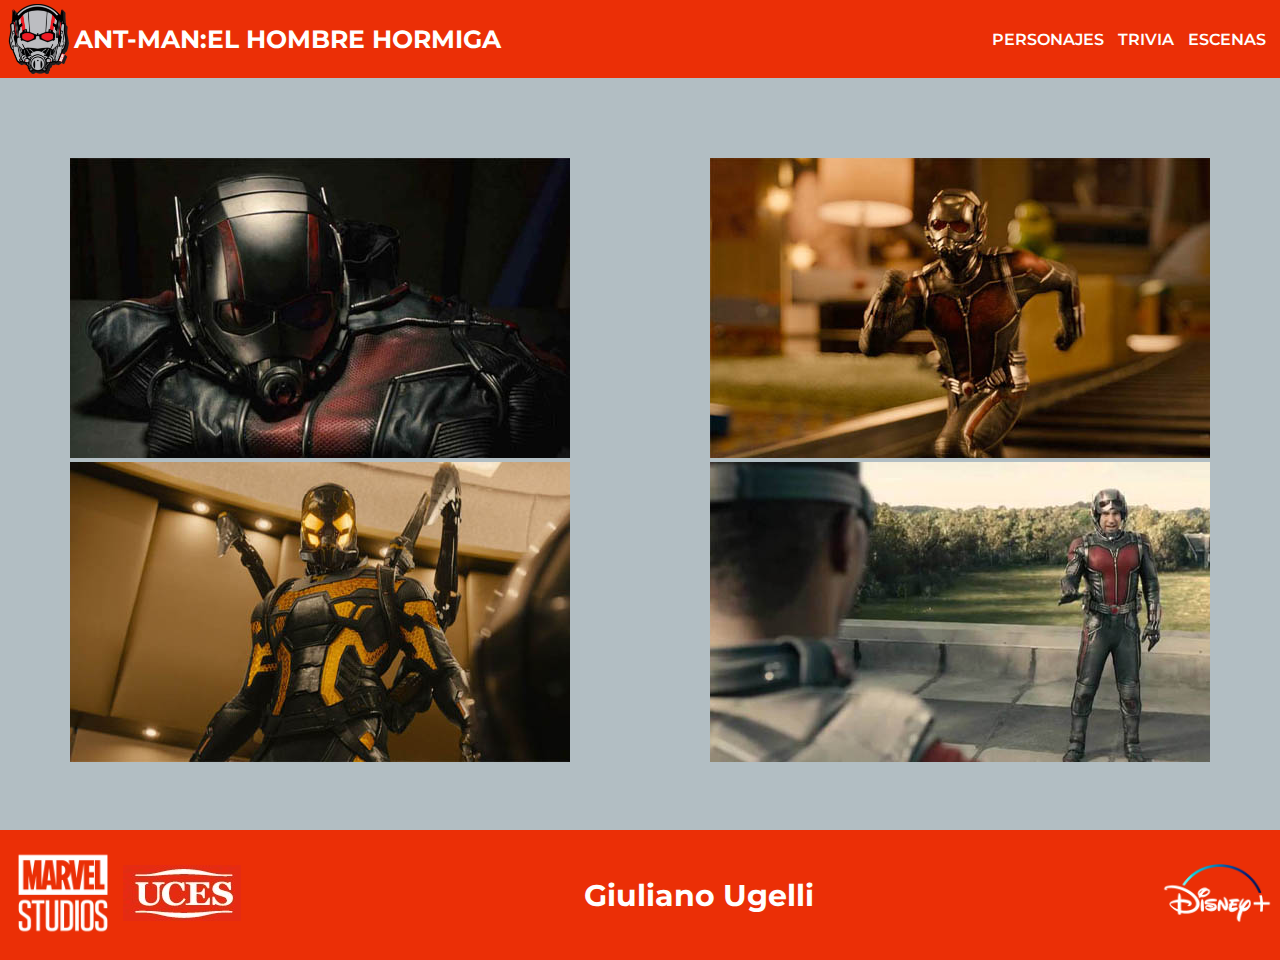
==== escenas.html @ 12b9ac74 "Add files via upload" ====
<!DOCTYPE html>
<html>
<head>
	<meta charset="utf-8">
	<meta name="viewport" content="width=device-width, initial-scale=1">
	<title>ant-man:el hombre hormiga</title>
	<link rel="stylesheet" type="text/css" href="css/escenapersonajes.css">
	<link rel="stylesheet" type="text/css" href="css/lightbox.css">

</head>
<body>
	<main>
		
         <header>
          	<a href="index.html"class="antmanlogo">
          		
    <img src="imagenesant/antmanlogo.png">
    <h2 class="nombre-pelicula">ANT-MAN:EL HOMBRE HORMIGA</h2>
   
 </a>
 
 <nav>
 <ul>
 	<a href="personajes.html">PERSONAJES</a>
 	<a href="trivia.html">TRIVIA</a>
 	<a href="escenas.html">ESCENAS</a> 
</ul>

 </nav>	
</header>



<section class="galeria">

	<div class="escena">
		<a href="imagenesant/antmantraje1.jpg"data-lightbox="galeria1" data-title="El Traje">
			<img src="imagenesant/escena1.jpg"></a>
	</div>

	<div class="escena">
		<a href="imagenesant/antcorre.jpg" data-lightbox="galeria1" data-title="Ant-Man">
			<img src="imagenesant/escena5.jpg"></a>
	</div>
	<div class="escena">
		<a href="imagenesant/yellow.jpg" data-lightbox="galeria1" data-title="Yellowjacket">
			<img src="imagenesant/escena4.jpg"></a>
	</div>
	<div class="escena">
		
<a href="imagenesant/falconant.jpg" data-lightbox="galeria1" data-title="Ant-Man y Falcon">
	<img src="imagenesant/escena6.jpg"></a>
	</div>




</section>	




<footer>

	<a href="https://www.marvel.com/"class="marvellogo">
	<img src="imagenesant/marvellogo.png">
</a>
	<a href="https://www.uces.edu.ar/"class="uces">
		<img src="imagenesant/uces.jpg">
</a>

   <div class="nombrealumno">

	<h3 class="nombre-alumno"><a href="relevamiento.html">Giuliano Ugelli</a></h3>
</div>
    <div class="disney">

	<img src="imagenesant/disney.png">
    </div>


</footer>

</main>

<script src="js/lightbox-plus-jquery.min.js"></script>
</body>
</html>
---- css/escenapersonajes.css ----
@import url('https://fonts.googleapis.com/css2?family=Montserrat&display=swap');


*{ font-family: 'Montserrat', sans-serif;
margin: 0;
padding: 0;
box-sizing: border-box;
}

body{
    background-color: transparent;
    margin: 0;

}


main{

    max-width: 1280px;  
    height: auto;
    background-color:#b2bec3 ;
    margin-left: auto;
    margin-right: auto;
    padding: 0px;
    border-color: black;
    border-style: solid;
    border-width: 0px;
    border-radius: 0px;

}



a{
    text-decoration: none;
    color: white ;

}

header{
    display: flex;
    max-width: 1280px;
    height: auto;
    background-color: #eb2f06;
    justify-content: space-between;
    align-items: center;
    padding: 4px;
}

.antmanlogo{
    display: flex;
    height: 70px;
    margin-right: 10px;
}

nav a{
    font-weight: 600;
    padding-right: 10px;
}

nav a:hover{
    color: black;

}

footer{
    margin-top: 4rem;
    display: flex;
    width: auto;
    background-color: #eb2f06;
    align-items: center;
    padding: 3px;

}
footer img{
    max-width: 100%;
}
.marvellogo{
    max-width: 120px;
}
.nombre-alumno{
    font-size: 30px;
    color: #fff;
}
.nombrealumno
{
    margin: 0 auto;
}


.disney img{
    width: 120px;
}

h1{
    font-size: 30px;
  
    color: black ;
}


h2{
    font-size: 25px;
    display: flex;
    align-items: center;
    color:  white;
}


h3{
    font-size: 30px;
}


section{
    margin-top: 5rem;
    display: flex;
    justify-content: space-around;
}
section img{
    max-width: 100%;
}

/* Small (landscape phones, 576px and up) */
@media (min-width: 576px) and (max-width: 767px) {
    main{
        width: auto;
    }
    header a{
        width: 50%;
    }
    main header{
        width: auto;
    }
    header h2{
        position: static;
    }
    header .nombre-pelicula{
        font-size: 14px;
    align-items: center;
    display: flex;
    }
    nav ul a{
        font-size: 12px;
    }
    .section-index{
        padding-top: 5rem;
        background-image: url(../imagenesant/antmansi.jpg);
    background-size: cover;
    background-repeat: no-repeat;
    background-position: center center;
    width: auto;
    }
    #article1{
        text-align: center;
    }
    #article1 .titulo{
        position: static!important;
    }
     #article1 h4{
        position: static;
        color: #fff;
    text-shadow: 2px -3px 2px #000;
    }
    footer{
        margin-top: 1rem;
        width: auto;
        height: auto;
    }
    footer img{
        max-width: 100%;
    }
    footer .marvellogo{
        width: 80px;
        height: auto;
    }
    .uces{
        position: static;
        height: auto;
    }
    .nombre-alumno{
        position: static;
    }
    .disney{
        height: auto;
        position: static;
    }
    .disney img{
        width: 70px;
    }

    section{
        flex-direction: column;
        align-items: center;
    }
    section img{
        margin-top: 1rem;
    }

}


/* MEDIUM (tablets, 768px and up)/ */
@media (min-width: 768px) and (max-width: 991px){
    main{
        width: auto;
    }
    main header{
        width: auto;
    }

    header .nombre-pelicula{
        font-size: 18px;
    }
    nav ul a{
        font-size: 14px;
    }
    .galeria{
        flex-direction: column;
        align-items: center;
    }
    .galeria .escena{
        margin: 1rem 0;
        text-align: center;
    }
   
}

/* LARGE (desktops, 992px and up)/ */
@media (min-width: 992px) and (max-width: 1200px) {
    .galeria{
        flex-wrap: wrap;
        padding: .5rem;
    }
}


/* X-LARGE (desktops, 1200px and up)/ */
@media (min-width: 1280px) {
    main{
        min-height: 100vh;
        display: flex;
        flex-direction: column;
        justify-content: space-between;
        max-width: 1280px;
    }
    .galeria{
        flex-wrap: wrap;

    }
}
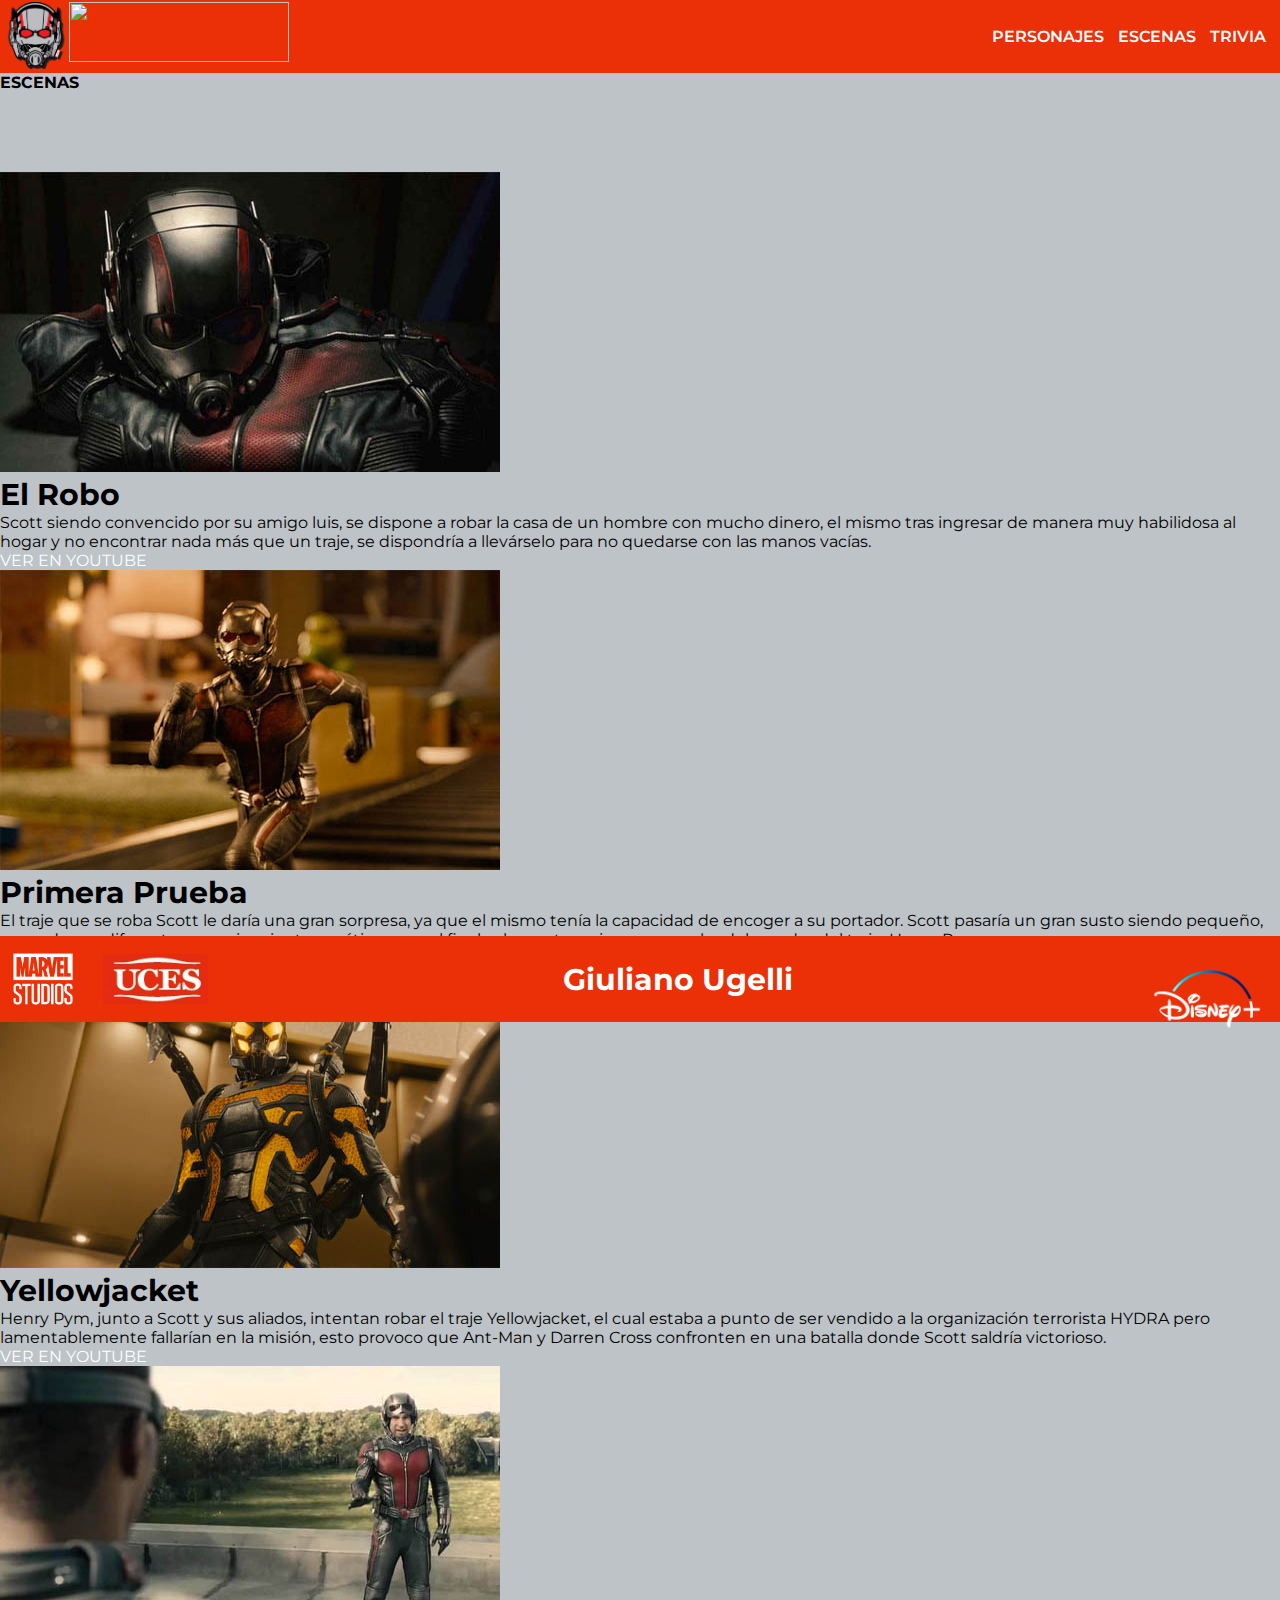
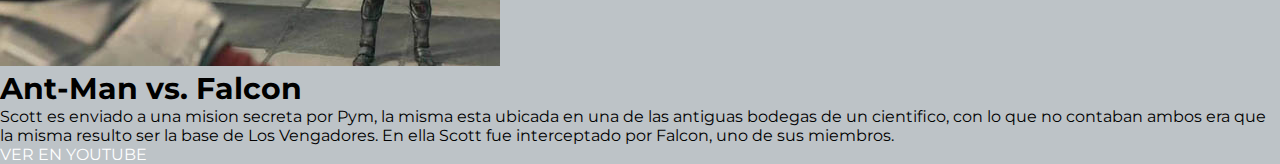
==== commit bc236bfb: "Add files via upload" ====
--- a/escenas.html
+++ b/escenas.html
@@ -1,88 +1,110 @@
 <!DOCTYPE html>
 <html>
+
 <head>
+	<link rel="apple-touch-icon" href="imagenesant/apple-touch-icon.png">
+	<link rel="favicon" href="imagenesant/favicon.ico">
+	<link rel="shortcut icon" href="imagenesant/favicon.ico">
 	<meta charset="utf-8">
 	<meta name="viewport" content="width=device-width, initial-scale=1">
-	<title>ant-man:el hombre hormiga</title>
+	<title>Ant-Man | El Hombre Hormiga</title>
 	<link rel="stylesheet" type="text/css" href="css/escenapersonajes.css">
+	<link rel="stylesheet" type="text/css" href="css/antman.css">
 	<link rel="stylesheet" type="text/css" href="css/lightbox.css">
 
 </head>
+
 <body>
 	<main>
-		
-         <header>
-          	<a href="index.html"class="antmanlogo">
+     <header>
+			 <div class="logoimg">          	<a href="index.html" class="antmanlogo">
           		
-    <img src="imagenesant/antmanlogo.png">
-    <h2 class="nombre-pelicula">ANT-MAN:EL HOMBRE HORMIGA</h2>
+<img src="imagenesant/antmanlogo.png" width="65" height="67" id="cascologo">
+				     <img src="imagenesant/logo.png" width="220" height="60" id="logologo" >
+				  
+				</a> </div>
+
    
- </a>
+ 
  
  <nav>
  <ul>
+	
  	<a href="personajes.html">PERSONAJES</a>
+ 	<a href="escenas.html">ESCENAS</a> 
  	<a href="trivia.html">TRIVIA</a>
- 	<a href="escenas.html">ESCENAS</a> 
+
 </ul>
 
  </nav>	
 </header>
 
+		<h4 class="encabezadoescenas">ESCENAS</h4>
+<section class="galeria">
+<div class="fondonegro">
+	  <div class="escena">
+				<a href="imagenesant/antmantraje1.jpg" data-lightbox="galeria1" data-title="El Traje">
+					<img src="imagenesant/escena1.jpg"></a><h3>El Robo</h3>
+					<p>Scott siendo convencido por su amigo luis, se dispone a robar la casa de un hombre con mucho dinero, el mismo tras ingresar de manera muy habilidosa al hogar y no encontrar nada más que un traje, se dispondría a llevárselo para no quedarse con las manos vacías.</p>
+					<a href="https://www.youtube.com/watch?v=twy5GvK3yeE&pp=ygUXYW50bWFuIDIwMTUgZXNjZW5hIHJvYm8%3D"><div class="botonvideo">VER EN YOUTUBE
+			</div></a>
+	  </div>
+
+			<div class="escena">
+				<a href="imagenesant/antcorre.jpg" data-lightbox="galeria1" data-title="Ant-Man">
+					<img src="imagenesant/escena5.jpg"></a><h3>Primera Prueba</h3>
+					<p>El traje que se roba Scott le daría una gran sorpresa, ya que el mismo tenía la capacidad de encoger a su portador. Scott pasaría un gran susto siendo pequeño, pasando por diferentes experiencias traumáticas que al final solamente serian una prueba del creador del traje, Henry Pym.</p>
+					<a href="https://www.youtube.com/watch?v=twy5GvK3yeE&pp=ygUXYW50bWFuIDIwMTUgZXNjZW5hIHJvYm8%3D"><div class="botonvideo">VER EN YOUTUBE
+			</div></a>
+	  </div>
+			<div class="escena">
+				<a href="imagenesant/yellow.jpg" data-lightbox="galeria1" data-title="Yellowjacket">
+				<img src="imagenesant/escena4.jpg"></a><h3>Yellowjacket</h3><p>Henry Pym, junto a Scott y sus aliados, intentan robar el traje Yellowjacket, el cual estaba a punto de ser vendido a la organización terrorista HYDRA pero lamentablemente fallarían en la misión, esto provoco que Ant-Man y Darren Cross confronten en una batalla donde Scott saldría victorioso.</p>
+					<a href="https://www.youtube.com/watch?v=twy5GvK3yeE&pp=ygUXYW50bWFuIDIwMTUgZXNjZW5hIHJvYm8%3D"><div class="botonvideo">VER EN YOUTUBE
+			</div></a>
+			</div>
+	  <div class="escena">
+
+				<a href="imagenesant/falconant.jpg" data-lightbox="galeria1" data-title="Ant-Man y Falcon">
+					<img src="imagenesant/escena6.jpg"></a><h3>Ant-Man vs. Falcon&nbsp;</h3>
+					<p>Scott es enviado a una mision secreta por Pym, la misma esta ubicada en una de las antiguas bodegas de un cientifico, con lo que no contaban ambos era que la misma resulto ser la base de Los Vengadores. En ella Scott fue interceptado por Falcon, uno de sus miembros.</p>
+					<a href="https://www.youtube.com/watch?v=twy5GvK3yeE&pp=ygUXYW50bWFuIDIwMTUgZXNjZW5hIHJvYm8%3D"><div class="botonvideo">VER EN YOUTUBE
+			</div></a>
+			</div>
 
 
-<section class="galeria">
 
-	<div class="escena">
-		<a href="imagenesant/antmantraje1.jpg"data-lightbox="galeria1" data-title="El Traje">
-			<img src="imagenesant/escena1.jpg"></a>
-	</div>
-
-	<div class="escena">
-		<a href="imagenesant/antcorre.jpg" data-lightbox="galeria1" data-title="Ant-Man">
-			<img src="imagenesant/escena5.jpg"></a>
-	</div>
-	<div class="escena">
-		<a href="imagenesant/yellow.jpg" data-lightbox="galeria1" data-title="Yellowjacket">
-			<img src="imagenesant/escena4.jpg"></a>
-	</div>
-	<div class="escena">
-		
-<a href="imagenesant/falconant.jpg" data-lightbox="galeria1" data-title="Ant-Man y Falcon">
-	<img src="imagenesant/escena6.jpg"></a>
-	</div>
+</div>
+		</section>
 
 
 
 
-</section>	
+		<footer>
+
+			<a href="https://www.marvel.com/" class="marvellogo">
+				<img src="imagenesant/marvellogo.png">
+			</a>
+			<a href="https://www.uces.edu.ar/" class="uces">
+				<img src="imagenesant/uces.jpg">
+			</a>
+
+			<div class="nombrealumno">
+
+				<h3 class="nombre-alumno"><a href="relevamiento.html">Giuliano Ugelli</a></h3>
+			</div>
+			<div class="disney">
+
+				<a href="https://www.disneyplus.com/es-ar"><img class="img-disney" src="imagenesant/disney.png"></a>
+
+			</div>
 
 
+		</footer>
 
+	</main>
 
-<footer>
+	<script src="js/lightbox-plus-jquery.min.js"></script>
+</body>
 
-	<a href="https://www.marvel.com/"class="marvellogo">
-	<img src="imagenesant/marvellogo.png">
-</a>
-	<a href="https://www.uces.edu.ar/"class="uces">
-		<img src="imagenesant/uces.jpg">
-</a>
-
-   <div class="nombrealumno">
-
-	<h3 class="nombre-alumno"><a href="relevamiento.html">Giuliano Ugelli</a></h3>
-</div>
-    <div class="disney">
-
-	<img src="imagenesant/disney.png">
-    </div>
-
-
-</footer>
-
-</main>
-
-<script src="js/lightbox-plus-jquery.min.js"></script>
-</body>
 </html>--- a/css/antman.css
+++ b/css/antman.css
@@ -0,0 +1,378 @@
+@import url('https://fonts.googleapis.com/css2?family=Montserrat&display=swap');
+
+
+*{ font-family: 'Montserrat', sans-serif;
+margin: 0;
+padding: 0;
+box-sizing: border-box;
+}
+
+
+
+body{
+    background: #bdc3c7;
+    margin: 0;
+
+}
+
+main{
+
+    width: 1280px;
+    height: 810px;
+    background-color: transparent;
+    margin-left: auto;
+    margin-right: auto;
+    padding: 0px;
+    border-color: black;
+    border-style: solid;
+    border-width: 0px;
+    border-radius: 0px;
+
+}
+
+section{
+width: 1280px;
+height: 700px;
+background-color:transparent;
+}
+
+
+
+.section-index{
+background-image:url(../imagenesant/antmansi.jpg);
+}
+
+
+
+a{
+    text-decoration: none;
+    color: white ;
+
+}
+
+header{
+    display: flex;
+    width: 1280px;
+    height: 73px;
+    background-color: #eb2f06;
+    justify-content: space-between;
+    align-items: center;
+    padding: 4px;
+
+    
+}
+
+.titulo{
+    font-size: 70px;
+    position: absolute;
+    left: 12%;
+    top: 29%;
+    color: red;
+
+}
+
+.titulo2{
+    font-size: 25px;
+    position: absolute;
+    left: 14%;
+    top: 40%;
+    color: black ;
+
+}
+
+
+.antmanlogo{
+    display: flex;
+    height: 70px;
+    margin-right: 20px;
+
+}
+
+nav a{
+    font-weight: 600;
+    padding-right: 10px;
+
+    max-width: 992px;
+}
+
+nav a:hover{
+    color: black;
+
+
+
+}
+
+footer{
+
+    display: flex;
+    width: 1280px;
+    height: 55px;
+    background-color: #eb2f06;
+    justify-content: space-between;
+    align-items: center;
+    padding: 3px;
+    position: static;
+
+
+}
+.nombrealumno{
+    margin: 0 auto;
+}
+.nombre-alumno{
+    color: #fff;
+}
+.div{
+    background:#eb2f06 ;
+    
+}
+
+.marvellogo{
+    display: flex;
+    height: 80px;
+    margin-right: 10px;
+
+}
+
+.uces{
+    display: flex;
+    height: 50px;
+   margin-left: 10px;
+   /*position: absolute;
+   left: 6% ;
+   top: 2%;*/
+}
+
+
+.disney{
+
+    display: flex;
+    height: 80px;
+    margin-right: 10px;
+/*position: absolute;
+    left: 340%;
+    top: -20%;*/
+}
+
+h1{
+    font-size: 30px;
+    position: relative;
+    left: -1%;
+    top: -1300%;
+    color: black ;
+}
+
+
+h2{
+    font-size: 25px;
+    position: relative;
+    top: 30%;
+    color:  white;
+}
+
+
+
+
+
+
+h3{
+    font-size: 30px;
+   /* position: relative;
+    left: 155%;
+    top: 10%;*/
+}
+
+
+
+/* Small (landscape phones, 576px and up) */
+@media (min-width: 576px) and (max-width: 767px) {
+    main{
+        width: auto;
+    }
+    main header{
+        width: auto;
+    }
+    header h2{
+        position: static;
+    }
+    header a{
+        width: 50%;
+    }
+    header .nombre-pelicula{
+        font-size: 14px;
+    align-items: center;
+    display: flex;
+    }
+    nav ul a{
+        font-size: 12px;
+    }
+    .section-index{
+        padding-top: 5rem;
+        background-image: url(../imagenesant/antmansi.jpg);
+    background-size: cover;
+    background-repeat: no-repeat;
+    background-position: center center;
+    width: auto;
+    }
+    #article1{
+        text-align: center;
+    }
+    #article1 .titulo{
+        position: static!important;
+    }
+     #article1 h4{
+        position: static;
+        color: #fff;
+    text-shadow: 2px -3px 2px #000;
+    }
+    footer{
+        width: auto;
+        height: auto;
+    }
+    footer img{
+        max-width: 100%;
+    }
+    footer .marvellogo{
+        width: 80px;
+        height: auto;
+    }
+    .uces{
+        position: static;
+        height: auto;
+    }
+    .nombre-alumno{
+        position: static;
+    }
+    .disney{
+        height: auto;
+        position: static;
+    }
+    .disney img{
+        width: 70px;
+    }
+
+}
+
+
+/* MEDIUM (tablets, 768px and up)/ */
+@media (min-width: 768px) and (max-width: 991px) {
+    main{
+        width: auto;
+    }
+    main header{
+        width: auto;
+    }
+    header h2{
+        position: static;
+    }
+    header .nombre-pelicula{
+        font-size: 14px;
+    align-items: center;
+    display: flex;
+    }
+    nav ul a{
+        font-size: 12px;
+    }
+    .section-index{
+        padding-top: 5rem;
+        background-image: url(../imagenesant/antmansi.jpg);
+    background-size: cover;
+    background-repeat: no-repeat;
+    background-position: center center;
+    width: auto;
+    }
+    #article1{
+        text-align: center;
+    }
+    #article1 .titulo{
+        position: static!important;
+    }
+     #article1 h4{
+        position: static;
+        color: #fff;
+    text-shadow: 2px -3px 2px #000;
+    }
+    footer{
+        width: auto;
+        height: auto;
+    }
+    footer img{
+        max-width: 100%;
+    }
+    footer .marvellogo{
+        width: 80px;
+        height: auto;
+    }
+    .uces{
+        position: static;
+        height: auto;
+    }
+    .nombre-alumno{
+        position: static;
+    }
+    .disney{
+        height: auto;
+        position: static;
+    }
+    .disney img{
+        width: 70px;
+    }
+
+}
+/* LARGE (desktops, 992px and up)/ */
+@media (min-width: 992px) and (max-width: 1200px) {
+    main{
+        width: auto;
+    }
+    main header{
+        width: auto;
+    }
+    .section-index{
+        padding-top: 5rem;
+        background-image: url(../imagenesant/antmansi.jpg);
+    background-size: cover;
+    background-repeat: no-repeat;
+    background-position: center center;
+    width: auto;
+    }
+        footer{
+        width: auto;
+        height: auto;
+    }
+    .titulo{
+        left: 1%;
+    }
+    .titulo2{
+        left: 2%;
+    }
+}
+
+/* X-LARGE (desktops, 1200px and up)/ */
+@media (min-width: 1280px) {
+    main{
+        max-width: 1280px;
+    }
+    main header{
+        max-width: 1280px;
+    }
+    .section-index{
+        padding-top: 5rem;
+        background-image: url(../imagenesant/antmansi.jpg);
+    background-size: cover;
+    background-repeat: no-repeat;
+    background-position: center center;
+    max-width: 1280px;
+    }
+        footer{
+        max-width: 1280px;
+        height: auto;
+    }
+    #article1{
+        margin-left: 4rem;
+    }
+    #article1 h1, #article1 .titulo2{
+        position: static;
+    }
+}
+
+
+
